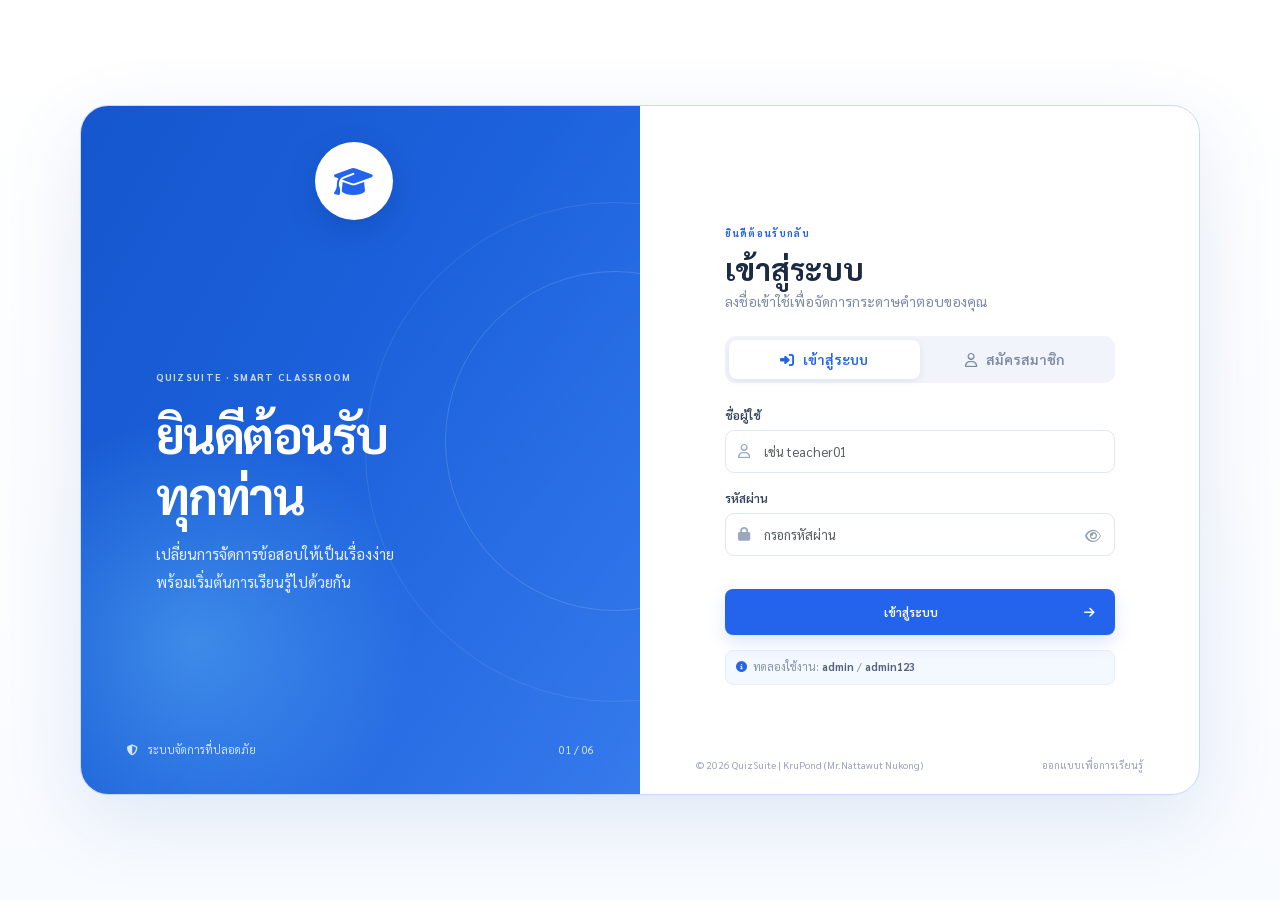
==== index.html @ e63e63b7 "Add files via upload" ====
<!doctype html>
<html lang="th">
<head>
  <meta charset="utf-8">
  <meta name="viewport" content="width=device-width,initial-scale=1">
  <meta name="theme-color" content="#f7faff">
  <title>QuizSuite — ระบบจัดการข้อสอบ</title>
  <link rel="preconnect" href="https://fonts.googleapis.com">
  <link rel="preconnect" href="https://fonts.gstatic.com" crossorigin>
  <link href="https://fonts.googleapis.com/css2?family=Sarabun:wght@300;400;500;600;700;800&display=swap" rel="stylesheet">
  <link href="https://cdn.jsdelivr.net/npm/bootstrap@5.3.3/dist/css/bootstrap.min.css" rel="stylesheet">
  <link href="https://cdnjs.cloudflare.com/ajax/libs/font-awesome/6.5.2/css/all.min.css" rel="stylesheet">
  <link href="styles.css" rel="stylesheet">
</head>
<body>
  <div id="loader" class="loader d-none" aria-live="polite">
    <div class="loader-card"><div class="loader-ring"></div><div id="loaderLogo" class="loader-logo"><i class="fa-solid fa-graduation-cap"></i></div><strong>กำลังเตรียมข้อมูล</strong><span id="loadPercent">0%</span><div class="progress loader-progress"><div id="loadBar" class="progress-bar"></div></div></div>
  </div>

  <main id="authView" class="auth-shell">
    <section class="auth-card">
      <div class="welcome-panel">
        <div class="welcome-top"><div class="brand-mark" id="welcomeLogo"><i class="fa-solid fa-graduation-cap"></i></div><span class="school-name" id="schoolNameWelcome"></span></div>
        <div class="welcome-copy"><span class="eyebrow">QUIZSUITE · SMART CLASSROOM</span><h1>ยินดีต้อนรับ<br>ทุกท่าน</h1><p>เปลี่ยนการจัดการข้อสอบให้เป็นเรื่องง่าย<br>พร้อมเริ่มต้นการเรียนรู้ไปด้วยกัน</p></div>
        <div class="welcome-foot"><span><i class="fa-solid fa-shield-halved"></i> ระบบจัดการที่ปลอดภัย</span><span>01 / 06</span></div>
        <div class="orb orb-one"></div><div class="orb orb-two"></div>
      </div>
      <div class="auth-panel">
        <div class="mobile-brand"><div class="brand-mark"><i class="fa-solid fa-graduation-cap"></i></div><span>QuizSuite</span></div>
        <div class="auth-content">
          <div class="auth-heading"><span class="eyebrow blue">ยินดีต้อนรับกลับ</span><h2 id="authTitle">เข้าสู่ระบบ</h2><p id="authSubtitle">ลงชื่อเข้าใช้เพื่อจัดการกระดาษคำตอบของคุณ</p></div>
          <div class="auth-switch"><button class="auth-choice active" data-auth-mode="login"><i class="fa-solid fa-right-to-bracket"></i> เข้าสู่ระบบ</button><button class="auth-choice" data-auth-mode="register"><i class="fa-regular fa-user"></i> สมัครสมาชิก</button></div>
          <form id="authForm" class="auth-form">
            <div id="registerFields" class="d-none">
              <div class="field-row"><label class="form-label" for="prefix">คำนำหน้าชื่อ</label><select class="form-select" id="prefix"><option>เด็กชาย</option><option>เด็กหญิง</option><option>นาย</option><option>นางสาว</option><option>อื่นๆ</option></select></div>
              <div id="customPrefixWrap" class="field-row d-none"><label class="form-label" for="customPrefix">ระบุคำนำหน้า</label><input class="form-control" id="customPrefix" placeholder="คำนำหน้า"></div>
              <div class="field-row"><label class="form-label" for="fullName">ชื่อ-สกุล</label><div class="input-icon"><i class="fa-regular fa-id-card"></i><input class="form-control" id="fullName" placeholder="กรอกชื่อและนามสกุล"></div></div>
              <div class="field-row"><label class="form-label" for="birthDate">วัน/เดือน/ปีเกิด</label><div class="input-icon"><i class="fa-regular fa-calendar"></i><input class="form-control" type="date" id="birthDate"></div></div>
            </div>
            <div class="field-row"><label class="form-label" for="username">ชื่อผู้ใช้</label><div class="input-icon"><i class="fa-regular fa-user"></i><input class="form-control" id="username" autocomplete="username" placeholder="เช่น teacher01" required></div></div>
            <div class="field-row"><label class="form-label" for="password">รหัสผ่าน</label><div class="input-icon"><i class="fa-solid fa-lock"></i><input class="form-control" type="password" id="password" autocomplete="current-password" placeholder="กรอกรหัสผ่าน" required><button type="button" class="password-toggle" aria-label="แสดงรหัสผ่าน"><i class="fa-regular fa-eye"></i></button></div></div>
            <label id="confirmWrap" class="confirm-row d-none"><input class="form-check-input" type="checkbox" id="confirmInfo"><span>ฉันยืนยันว่าข้อมูลที่กรอกถูกต้องและยินยอมให้จัดเก็บเพื่อใช้งานในระบบ</span></label>
            <div id="authMessage" class="form-message" role="status"></div>
            <button class="btn btn-primary auth-submit" id="authSubmit" type="submit">เข้าสู่ระบบ <i class="fa-solid fa-arrow-right"></i></button>
          </form>
          <div class="demo-note"><i class="fa-solid fa-circle-info"></i><span>ทดลองใช้งาน: <b>admin</b> / <b>admin123</b></span></div>
        </div>
        <div class="auth-footer"><span>© 2026 QuizSuite | KruPond (Mr.Nattawut Nukong)</span><span>ออกแบบเพื่อการเรียนรู้</span></div>
      </div>
    </section>
  </main>

  <div id="appView" class="app-shell d-none">
    <aside class="sidebar" id="sidebar">
      <a class="sidebar-brand" href="#"><div class="brand-mark small" id="sidebarLogo"><i class="fa-solid fa-graduation-cap"></i></div><div><strong>QuizSuite</strong><small id="schoolNameSide">Smart classroom</small></div></a>
      <div class="workspace-label">WORKSPACE</div>
      <nav class="side-nav" id="sideNav">
        <button class="nav-item active" data-page="exam"><i class="fa-regular fa-rectangle-list"></i><span>Exam</span><span class="nav-count" id="examCount">0</span></button>
        <button class="nav-item" data-page="class"><i class="fa-solid fa-people-roof"></i><span>Class</span></button>
        <button class="nav-item" data-page="student"><i class="fa-solid fa-user-graduate"></i><span>Student</span></button>
        <button class="nav-item" data-page="result"><i class="fa-solid fa-chart-simple"></i><span>Result</span></button>
        <div class="nav-divider"></div>
        <button class="nav-item" data-page="setting"><i class="fa-solid fa-sliders"></i><span>Setting</span></button>
        <button class="nav-item d-none" id="adminNav" data-page="admin"><i class="fa-solid fa-user-shield"></i><span>Admin</span><span class="admin-dot"></span></button>
      </nav>
      <div class="sidebar-bottom"><div class="help-card"><div class="help-icon"><i class="fa-regular fa-lightbulb"></i></div><b>เริ่มต้นใช้งาน</b><p>สร้างข้อสอบชุดแรก แล้วจัดการห้องเรียนได้เลย</p><button id="helpCreate" class="btn btn-light btn-sm">สร้างข้อสอบ <i class="fa-solid fa-arrow-right"></i></button></div><div class="profile-mini"><div class="avatar" id="profileAvatar">A</div><div class="profile-meta"><strong id="profileName">Admin</strong><small id="profileRole">ผู้ดูแลระบบ</small></div><button id="logoutBtn" class="icon-button" title="ออกจากระบบ"><i class="fa-solid fa-arrow-right-from-bracket"></i></button></div></div>
    </aside>
    <div class="main-column">
      <header class="topbar"><button class="icon-button menu-toggle" id="menuToggle"><i class="fa-solid fa-bars"></i></button><div class="breadcrumb"><span>Workspace</span><i class="fa-solid fa-chevron-right"></i><b id="crumbTitle">Exam</b></div><div class="top-actions"><span class="today-chip"><i class="fa-regular fa-calendar"></i><span id="todayLabel"></span></span><button class="icon-button notification-btn" title="การแจ้งเตือน"><i class="fa-regular fa-bell"></i><span></span></button><div class="top-avatar" id="topAvatar">A</div></div></header>
      <main class="page-content" id="pageContent"></main>
      <footer class="app-footer">© 2026 QuizSuite | KruPond (Mr.Nattawut Nukong) <span>Made for better learning</span></footer>
    </div>
    <div class="mobile-overlay" id="mobileOverlay"></div>
  </div>
  <div class="toast-container position-fixed bottom-0 end-0 p-3" id="toastContainer"></div>
  <div class="modal fade" id="confirmModal" tabindex="-1" aria-hidden="true"><div class="modal-dialog modal-dialog-centered"><div class="modal-content confirm-modal"><div class="confirm-icon"><i class="fa-solid fa-circle-question"></i></div><h5 id="confirmTitle">ยืนยันรายการ</h5><p id="confirmText">คุณต้องการดำเนินการนี้หรือไม่?</p><div class="d-flex gap-2 justify-content-center"><button class="btn btn-light" data-bs-dismiss="modal">ยกเลิก</button><button class="btn btn-danger" id="confirmAction">ยืนยัน</button></div></div></div></div>
  <div class="modal fade" id="answerKeyModal" tabindex="-1" aria-hidden="true"><div class="modal-dialog modal-dialog-centered modal-dialog-scrollable"><div class="modal-content"><div class="modal-header"><div><h5 class="modal-title">แก้ไขเฉลย</h5><div class="subtext">เลือกคำตอบที่ถูกต้องสำหรับแต่ละข้อ</div></div><button class="btn-close" data-bs-dismiss="modal" aria-label="ปิด"></button></div><div class="modal-body"><div class="answer-key-grid" id="answerKeyFields"></div><div class="form-message" id="answerKeyMessage"></div></div><div class="modal-footer"><button class="btn btn-light" data-bs-dismiss="modal">ยกเลิก</button><button class="btn btn-primary" id="saveAnswerKey"><i class="fa-solid fa-check"></i>บันทึกเฉลย</button></div></div></div></div>
  <script src="https://cdn.jsdelivr.net/npm/bootstrap@5.3.3/dist/js/bootstrap.bundle.min.js"></script>
  <script src="app.js"></script>
</body>
</html>
---- styles.css ----
:root{--blue:#2463eb;--blue-dark:#1745b9;--navy:#182b50;--ink:#1d2a43;--muted:#7d8ba3;--line:#e9edf5;--canvas:#f7f9fd;--mint:#e7f8f4;--shadow:0 16px 45px rgba(26,55,111,.08);font-family:'Sarabun',sans-serif}*{box-sizing:border-box}body{margin:0;background:var(--canvas);color:var(--ink);font-family:'Sarabun',sans-serif;font-size:14px}button,input,select{font:inherit}button{cursor:pointer}.d-none{display:none!important}.auth-shell{min-height:100vh;display:grid;place-items:center;padding:34px;background:linear-gradient(180deg,#fff 0%,#f8fbff 100%)}.auth-card{width:min(1120px,100%);min-height:690px;display:grid;grid-template-columns:1fr 1fr;border:1px solid #c9d8fa;border-radius:28px;overflow:hidden;background:#fff;box-shadow:0 24px 80px rgba(43,87,170,.12)}.welcome-panel{position:relative;overflow:hidden;display:flex;flex-direction:column;justify-content:space-between;padding:36px 46px;color:#fff;background:linear-gradient(120deg,#1556ce,#236de9,#4195fa,#245bda);background-size:280% 280%;animation:gradientFlow 16s ease infinite}.welcome-panel:before{content:"";position:absolute;inset:0;background:radial-gradient(circle at 20% 78%,rgba(114,204,255,.38),transparent 32%),linear-gradient(130deg,transparent 42%,rgba(255,255,255,.08))}.welcome-top,.welcome-copy,.welcome-foot{z-index:1;position:relative}.welcome-top{display:flex;align-items:center;justify-content:center;gap:14px;min-height:58px}.brand-mark{width:78px;height:78px;flex:none;background:#fff;border-radius:50%;display:grid;place-items:center;color:var(--blue);font-size:31px;box-shadow:0 10px 28px #062f8744}.brand-mark.small{width:42px;height:42px;font-size:17px;box-shadow:none}.school-name{font-weight:700;font-size:19px}.welcome-copy{margin:0 auto;width:min(410px,100%)}.eyebrow{letter-spacing:.13em;font-size:10px;font-weight:700;opacity:.78}.welcome-copy h1{font-size:50px;line-height:1.22;margin:17px 0 15px;font-weight:700;letter-spacing:-.03em}.welcome-copy p{color:#e5efff;line-height:1.9;margin:0;font-size:15px}.welcome-foot{display:flex;justify-content:space-between;color:#d5e7ff;font-size:11px}.welcome-foot i{margin-right:7px}.orb{position:absolute;border-radius:50%;border:1px solid #ffffff25}.orb-one{height:340px;width:340px;right:-145px;top:24%}.orb-two{height:500px;width:500px;right:-225px;top:14%;border-color:#ffffff18}.auth-panel{display:flex;flex-direction:column;padding:43px 56px 22px;min-width:0}.auth-content{width:min(390px,100%);margin:auto}.auth-heading .blue{color:var(--blue);opacity:1}.auth-heading h2{font-size:31px;font-weight:700;margin:8px 0 4px}.auth-heading p{color:var(--muted);margin:0 0 24px}.auth-switch{padding:4px;background:#f1f4fa;border-radius:11px;display:grid;grid-template-columns:1fr 1fr;margin-bottom:21px}.auth-choice{border:0;border-radius:8px;background:transparent;color:#7c89a0;padding:9px;font-weight:600}.auth-choice i{margin-right:6px}.auth-choice.active{background:#fff;color:var(--blue);box-shadow:0 2px 7px #1d356416}.field-row{margin-bottom:14px}.form-label{font-size:12px;font-weight:600;color:#35445e;margin-bottom:6px}.form-control,.form-select{min-height:43px;border-color:#e1e7f0;border-radius:9px;color:#33415b;font-size:13px}.form-control:focus,.form-select:focus{border-color:#82a9ff;box-shadow:0 0 0 3px #2463eb13}.input-icon{position:relative}.input-icon>i{position:absolute;left:13px;top:14px;color:#9aa8bd;font-size:14px;z-index:1}.input-icon .form-control{padding-left:38px}.password-toggle{position:absolute;right:10px;top:8px;border:0;background:none;color:#8d9bb1;padding:4px}.confirm-row{display:flex;gap:9px;align-items:flex-start;color:#6f7e94;font-size:11px;line-height:1.55;margin:16px 0}.confirm-row .form-check-input{margin-top:2px;flex:none}.form-message{color:#d34545;font-size:12px;min-height:17px}.auth-submit{width:100%;min-height:46px;border:0;border-radius:9px;background:linear-gradient(110deg,#2463eb,#3985f4);font-weight:600;margin-top:2px;box-shadow:0 8px 17px #2463eb26}.auth-submit:hover{background:var(--blue-dark)}.auth-submit i{float:right;margin-top:4px}.demo-note{margin-top:15px;background:#f4f8ff;border:1px solid #e8effe;border-radius:8px;padding:8px 10px;color:#8290a7;font-size:11px}.demo-note i{color:var(--blue);margin-right:6px}.demo-note b{color:#53627a}.auth-footer{display:flex;justify-content:space-between;color:#98a3b4;font-size:10px}.mobile-brand{display:none}.app-shell{min-height:100vh;display:flex}.sidebar{position:fixed;z-index:20;inset:0 auto 0 0;width:250px;background:#fff;border-right:1px solid var(--line);padding:23px 16px 16px;display:flex;flex-direction:column}.sidebar-brand{display:flex;gap:11px;align-items:center;padding:1px 8px 27px;text-decoration:none;color:var(--ink)}.sidebar-brand strong{font-size:17px;display:block;line-height:1.1}.sidebar-brand small{font-size:10px;color:#98a4b7}.workspace-label{font-size:9px;font-weight:700;letter-spacing:.13em;color:#a3afc0;padding:0 12px 11px}.side-nav{display:flex;flex-direction:column;gap:4px}.nav-item{border:0;background:transparent;color:#76849a;display:flex;align-items:center;gap:13px;padding:11px 13px;text-align:left;border-radius:9px;font-weight:500;transition:.2s}.nav-item i{font-size:15px;width:18px;text-align:center}.nav-item span:nth-child(2){flex:1}.nav-item:hover{background:#f4f7ff;color:var(--blue)}.nav-item.active{background:#edf3ff;color:var(--blue);font-weight:600}.nav-count{font-size:10px;padding:2px 7px;background:#fff;color:#7794d5;border-radius:6px}.nav-divider{height:1px;background:var(--line);margin:11px 9px}.admin-dot{height:6px;width:6px;background:#24be89;border-radius:50%}.sidebar-bottom{margin-top:auto}.help-card{background:linear-gradient(145deg,#eff6ff,#f1f6ff);border:1px solid #e4edff;border-radius:13px;padding:14px;margin-bottom:15px}.help-icon{color:var(--blue);font-size:18px;margin-bottom:7px}.help-card b{font-size:12px}.help-card p{font-size:10px;color:#8795aa;margin:4px 0 10px;line-height:1.5}.help-card .btn{font-size:10px;color:#5b6d87}.help-card .btn i{margin-left:8px}.profile-mini{border-top:1px solid var(--line);padding:14px 4px 0;display:flex;align-items:center;gap:10px}.avatar,.top-avatar{width:34px;height:34px;border-radius:50%;background:#e5eeff;color:var(--blue);display:grid;place-items:center;font-weight:700}.profile-meta{min-width:0;flex:1}.profile-meta strong,.profile-meta small{display:block;white-space:nowrap;overflow:hidden;text-overflow:ellipsis}.profile-meta strong{font-size:11px}.profile-meta small{font-size:9px;color:#95a1b4}.icon-button{width:34px;height:34px;border:0;border-radius:9px;color:#8b98ab;background:transparent;display:grid;place-items:center}.icon-button:hover{background:#f2f5fa;color:var(--blue)}.main-column{margin-left:250px;width:calc(100% - 250px);min-height:100vh;display:flex;flex-direction:column}.topbar{height:66px;flex:none;background:#fff;border-bottom:1px solid var(--line);display:flex;align-items:center;padding:0 34px;position:sticky;top:0;z-index:10}.breadcrumb{display:flex;align-items:center;gap:11px;color:#9aa6b7;font-size:12px}.breadcrumb i{font-size:9px}.breadcrumb b{color:#273751;font-weight:600}.top-actions{margin-left:auto;display:flex;align-items:center;gap:18px}.today-chip{font-size:11px;color:#8390a4;display:flex;align-items:center;gap:7px}.today-chip i{color:#a3afc0}.notification-btn{position:relative}.notification-btn span{position:absolute;right:7px;top:7px;width:5px;height:5px;background:#ff7b74;border:1px solid white;border-radius:50%}.top-avatar{height:31px;width:31px}.menu-toggle{display:none;margin-right:10px}.page-content{width:min(1400px,100%);margin:0 auto;padding:29px 36px 38px;flex:1}.app-footer{display:flex;justify-content:space-between;padding:13px 36px;border-top:1px solid var(--line);color:#98a3b2;font-size:10px;background:#fff}.page-header{display:flex;align-items:flex-end;justify-content:space-between;gap:14px;margin-bottom:22px}.page-header h1{font-size:24px;line-height:1.2;margin:0 0 4px;font-weight:700;letter-spacing:-.02em}.page-header p{color:var(--muted);margin:0;font-size:12px}.header-actions{display:flex;align-items:center;gap:9px}.btn{border-radius:8px;font-size:12px;font-weight:600;padding:9px 14px}.btn-primary{background:var(--blue);border-color:var(--blue)}.btn-primary:hover{background:var(--blue-dark);border-color:var(--blue-dark)}.btn-light{background:#fff;border-color:#e4e9f1;color:#63728a}.btn i{margin-right:6px}.content-card{background:#fff;border:1px solid var(--line);border-radius:13px;box-shadow:0 4px 15px rgba(31,56,97,.025)}.toolbar{display:flex;gap:10px;align-items:center;padding:16px 17px;border-bottom:1px solid #eff2f7}.search-box{position:relative;flex:1;max-width:350px}.search-box i{position:absolute;left:12px;top:12px;color:#9aa8ba}.search-box input{padding-left:34px;min-height:37px}.toolbar .form-select{width:auto;min-height:37px}.filter-caption{font-size:11px;color:#9aa5b5}.table-wrap{overflow:auto}.data-table{width:100%;border-collapse:collapse;min-width:660px}.data-table th{background:#fbfcfe;color:#98a4b5;font-size:10px;letter-spacing:.03em;font-weight:600;text-align:left;padding:12px 18px;border-bottom:1px solid #edf0f5;white-space:nowrap}.data-table td{padding:14px 18px;border-bottom:1px solid #f0f2f6;color:#53627a;font-size:12px;vertical-align:middle}.data-table tbody tr:last-child td{border-bottom:0}.data-table tbody tr:hover{background:#fbfdff}.row-title{font-weight:600;color:#263753;cursor:pointer}.row-title:hover{color:var(--blue)}.subtext{font-size:10px;color:#9ba7b7;margin-top:3px}.exam-name{display:flex;align-items:center;gap:11px}.row-icon{height:36px;width:36px;border-radius:9px;background:#edf3ff;color:#5182e7;display:grid;place-items:center}.row-icon.folder{background:#fff5df;color:#e6ad36}.pill{display:inline-flex;padding:4px 8px;border-radius:20px;font-size:10px;color:#4b82e8;background:#edf3ff}.pill.green{color:#209773;background:#e9f8f3}.pill.gray{color:#7b899f;background:#f0f2f6}.table-actions{display:flex;gap:3px}.table-actions button{border:0;background:transparent;color:#a4afbf;padding:6px;border-radius:6px}.table-actions button:hover{color:var(--blue);background:#f1f5ff}.empty-state{text-align:center;padding:60px 20px;color:#96a3b6}.empty-icon{width:54px;height:54px;border-radius:16px;background:#f1f5fc;color:#9eb2d3;display:grid;place-items:center;margin:0 auto 12px;font-size:20px}.empty-state b{color:#52617a;font-size:13px}.empty-state p{margin:4px 0 13px;font-size:11px}.fab{position:fixed;bottom:66px;right:38px;border-radius:11px;box-shadow:0 8px 22px #2463eb3e;padding:12px 18px;z-index:5}.table-foot{display:flex;align-items:center;justify-content:space-between;padding:13px 17px;border-top:1px solid #eff2f7;color:#9aa6b7;font-size:10px}.page-tabs{display:flex;gap:20px;border-bottom:1px solid var(--line);margin-bottom:19px}.page-tab{background:none;border:0;padding:10px 2px;color:#8c99ac;border-bottom:2px solid transparent;font-size:12px}.page-tab.active{color:var(--blue);border-color:var(--blue);font-weight:600}.stats-grid{display:grid;grid-template-columns:repeat(4,1fr);gap:13px;margin-bottom:17px}.stat-card{padding:16px;background:white;border:1px solid var(--line);border-radius:12px}.stat-head{display:flex;align-items:center;justify-content:space-between;color:#8c99ad;font-size:10px}.stat-icon{height:29px;width:29px;border-radius:8px;background:#eff4ff;color:#4d7ce1;display:grid;place-items:center}.stat-value{font-weight:700;font-size:23px;color:#253650;margin-top:10px}.stat-foot{font-size:9px;color:#9aa6b8}.detail-grid{display:grid;grid-template-columns:1fr 1fr;gap:15px}.detail-card{padding:18px}.card-heading{display:flex;align-items:center;justify-content:space-between;margin-bottom:15px}.card-heading h3{font-size:14px;margin:0;font-weight:700}.card-heading span{font-size:10px;color:#9aa6b7}.detail-list{display:grid;grid-template-columns:1fr 1fr;gap:14px 20px}.detail-label{font-size:10px;color:#9aa6b7}.detail-value{margin-top:3px;font-size:12px;font-weight:600;color:#394963}.action-tile{display:flex;align-items:center;gap:11px;border:1px solid #edf0f5;border-radius:9px;padding:11px;margin-bottom:8px;cursor:pointer;color:#5a6982}.action-tile:last-child{margin-bottom:0}.action-tile:hover{border-color:#cad9ff;background:#f8faff}.action-tile i{width:30px;height:30px;border-radius:8px;background:#eff4ff;color:#4f7ee2;display:grid;place-items:center}.action-tile strong{display:block;font-size:11px}.action-tile small{display:block;color:#9aa6b7;font-size:9px}.metric-bars{display:flex;align-items:flex-end;gap:11px;height:140px;padding:12px 5px 0;border-bottom:1px solid var(--line)}.metric-bar{flex:1;border-radius:5px 5px 0 0;background:linear-gradient(180deg,#68a0ff,#3774ea);min-height:12px;position:relative}.metric-bar:after{content:attr(data-label);position:absolute;bottom:-23px;left:50%;transform:translateX(-50%);font-size:9px;color:#9aa6b7}.student-group{margin-bottom:18px}.group-title{font-size:12px;font-weight:700;margin:17px 0 10px;color:#35445e}.group-title span{font-weight:400;color:#9aa6b7;margin-left:7px}.form-card{padding:21px;max-width:850px}.form-card h3{font-size:15px;margin:0 0 4px}.form-card>p{color:#95a1b2;font-size:11px;margin:0 0 20px}.form-grid{display:grid;grid-template-columns:1fr 1fr;gap:0 16px}.form-grid .span-2{grid-column:1/-1}.form-actions{display:flex;justify-content:flex-end;gap:8px;border-top:1px solid #eff2f6;padding-top:15px;margin-top:8px}.choice-grid{display:flex;gap:8px;flex-wrap:wrap}.choice-chip{border:1px solid #e5eaf2;color:#68778d;background:#fff;border-radius:8px;padding:7px 10px;font-size:11px}.choice-chip.selected{color:#2865de;background:#eef4ff;border-color:#bcd0ff}.check-item{display:flex;align-items:flex-start;gap:10px;padding:12px 0;border-bottom:1px solid #f0f2f5}.check-item:last-child{border-bottom:0}.check-item b{font-size:12px;display:block}.check-item small{color:#97a3b3;font-size:10px}.setting-grid{display:grid;grid-template-columns:1fr 1fr;gap:16px}.setting-section{padding:18px}.setting-section h3{font-size:14px;margin:0 0 12px}.toggle-row{display:flex;justify-content:space-between;align-items:center;padding:11px 0;border-bottom:1px solid #f0f2f5}.toggle-row:last-child{border-bottom:0}.toggle-row b{font-size:11px;display:block}.toggle-row small{font-size:9px;color:#95a1b3}.toggle-row .form-check-input{width:34px;height:19px;margin:0}.user-chip{display:inline-flex;align-items:center;gap:7px}.mini-avatar{height:26px;width:26px;background:#eef3ff;color:#4b7cdd;border-radius:50%;display:grid;place-items:center;font-size:10px;font-weight:700}.admin-badge{background:#e9f8f3;color:#259976;border-radius:20px;padding:4px 8px;font-size:9px}.modal-content{border:0;border-radius:14px;box-shadow:var(--shadow)}.modal-header{border-bottom:1px solid #eff2f6;padding:17px 20px}.modal-title{font-size:15px;font-weight:700}.modal-body{padding:20px}.modal-footer{border-top:1px solid #eff2f6;padding:13px 20px}.confirm-modal{text-align:center;padding:28px 22px}.confirm-icon{width:47px;height:47px;margin:0 auto 12px;border-radius:50%;display:grid;place-items:center;background:#fff2e8;color:#e8a03b;font-size:20px}.confirm-modal h5{font-size:16px}.confirm-modal p{color:#8794a7;font-size:12px;margin-bottom:20px}.loader{position:fixed;inset:0;background:#eaf0f9a8;backdrop-filter:blur(8px);z-index:1000;display:grid;place-items:center}.loader-card{position:relative;width:230px;padding:35px 25px 23px;text-align:center;background:#ffffffca;border:1px solid #ffffff;border-radius:20px;box-shadow:0 18px 60px #223d691f;display:flex;align-items:center;flex-direction:column;gap:9px;overflow:hidden}.loader-card strong{margin-top:7px;font-size:12px;color:#4a5b76}.loader-logo{position:absolute;top:41px;width:50px;height:50px;border-radius:50%;background:#fff;color:var(--blue);display:grid;place-items:center;font-size:19px;z-index:2}.loader-ring{position:absolute;top:28px;width:76px;height:76px;border-radius:50%;border:2px solid transparent;border-top-color:#5c9dff;border-right-color:#b8d9ff;animation:spin 2.6s linear infinite}.loader-ring:after{content:"";position:absolute;inset:-6px;border-radius:50%;border:1px solid transparent;border-bottom-color:#7bb0ff;animation:spin 4s linear infinite reverse}.loader-card strong{margin-top:68px}.loader-card span{font-weight:700;color:var(--blue);font-size:12px}.loader-progress{width:100%;height:4px;background:#e7edf7}.loader-progress .progress-bar{background:linear-gradient(90deg,#3073f0,#68b7ff);transition:width .1s}.mobile-overlay{display:none}@keyframes spin{to{transform:rotate(360deg)}}@keyframes gradientFlow{0%,100%{background-position:0% 45%}50%{background-position:100% 55%}}@media(max-width:1050px){.auth-panel{padding:34px}.page-content{padding:25px 24px}.topbar{padding:0 24px}.stats-grid{grid-template-columns:repeat(2,1fr)}}@media(max-width:760px){.auth-shell{padding:12px;align-items:stretch}.auth-card{min-height:calc(100vh - 24px);grid-template-columns:1fr;border-radius:20px}.welcome-panel{min-height:185px;padding:15px 22px}.welcome-top{justify-content:flex-start;min-height:45px}.brand-mark{width:46px;height:46px;font-size:19px}.welcome-copy{width:auto;margin:0}.welcome-copy .eyebrow{font-size:8px}.welcome-copy h1{font-size:25px;margin:5px 0 0}.welcome-copy p,.welcome-foot,.orb{display:none}.auth-panel{padding:17px 24px 14px;flex:1}.auth-content{margin:0 auto;width:min(420px,100%)}.mobile-brand{display:none}.auth-heading h2{font-size:25px}.auth-heading p{margin-bottom:16px;font-size:12px}.auth-footer span:last-child{display:none}.auth-footer{margin-top:auto;padding-top:20px}.app-shell{display:block}.sidebar{transform:translateX(-100%);transition:transform .25s ease;width:260px;box-shadow:10px 0 30px #172c501a}.sidebar.open{transform:translateX(0)}.mobile-overlay.show{display:block;position:fixed;inset:0;background:#172b4a55;z-index:15}.main-column{margin:0;width:100%;min-height:100vh}.topbar{height:58px;padding:0 15px}.menu-toggle{display:grid}.today-chip{display:none}.top-actions{gap:7px}.page-content{padding:21px 15px 75px}.page-header{align-items:flex-start;flex-direction:column;margin-bottom:16px}.page-header h1{font-size:21px}.header-actions{width:100%}.header-actions .search-box{max-width:none}.app-footer{padding:12px 15px;font-size:9px}.app-footer span{display:none}.stats-grid{gap:9px}.stat-card{padding:12px}.stat-value{font-size:20px}.detail-grid,.setting-grid{grid-template-columns:1fr}.toolbar{flex-wrap:wrap}.toolbar .search-box{max-width:none;flex-basis:100%}.toolbar .form-select{flex:1}.fab{bottom:24px;right:17px}.form-grid{grid-template-columns:1fr}.form-grid .span-2{grid-column:auto}.form-card{padding:16px}.page-tabs{gap:14px;overflow:auto}.detail-list{gap:11px}.data-table td,.data-table th{padding:12px}.table-foot{gap:10px}.table-foot span:last-child{display:none}}@media(max-width:400px){.auth-panel{padding:14px 18px}.welcome-panel{min-height:160px}.stats-grid{grid-template-columns:1fr 1fr}.header-actions .btn{padding:8px 10px}.page-content{padding-left:12px;padding-right:12px}}
.brand-mark img,.loader-logo img{width:100%;height:100%;object-fit:cover;border-radius:50%}.answer-paper{width:min(760px,100%);margin:10px auto;background:#fff;border:1px solid #d8deea;box-shadow:0 8px 30px #263a5b12;padding:32px 38px;color:#25334a}.paper-heading{display:flex;align-items:center;gap:13px;border-bottom:2px solid #273957;padding-bottom:15px}.paper-logo{width:45px;height:45px;border-radius:50%;display:grid;place-items:center;background:#edf3ff;color:#3472e9}.paper-heading h2{font-size:19px;margin:0 0 3px}.paper-heading span{color:#8290a5;font-size:11px}.paper-code{margin-left:auto;text-align:center;font-size:8px;letter-spacing:.14em;color:#8b98aa}.paper-code b{font-size:19px;color:#263753}.paper-student{display:grid;grid-template-columns:2fr 1.2fr 1fr;gap:13px;padding:17px 0;font-size:11px}.paper-student span{display:inline-block;width:90px;height:17px;border-bottom:1px solid #aeb8c8;margin-left:5px}.paper-instruction{padding:10px 12px;background:#f6f8fc;border-radius:6px;font-size:10px;color:#66748b;line-height:1.7}.paper-instruction b{display:block;color:#35445c}.answer-columns{display:grid;grid-template-columns:1fr 1fr;grid-auto-flow:column;grid-template-rows:repeat(5,auto);gap:7px 28px;margin-top:15px}.answer-line{display:flex;align-items:center;gap:12px;font-size:10px}.answer-line>div,.paper-no>div{display:flex;gap:7px}.bubble{height:17px;width:17px;display:inline-grid;place-items:center;border:1px solid #5d6a7e;border-radius:50%;font-size:8px;color:#35445b}.paper-no{display:flex;align-items:center;gap:10px;margin-top:20px;padding-top:13px;border-top:1px dashed #cfd6e1;font-size:11px;font-weight:700}.mobile-overlay.show{cursor:pointer}@media print{body{background:#fff}.sidebar,.topbar,.app-footer,.page-header,.page-tabs,.mobile-overlay,.fab{display:none!important}.main-column{margin:0;width:100%}.page-content{padding:0}.answer-paper{width:100%;box-shadow:none;border:0;margin:0;padding:10mm}.paper-student{padding:12px 0}.bubble{height:19px;width:19px}}
.answer-key-grid{display:grid;grid-template-columns:repeat(2,minmax(0,1fr));gap:9px 14px}.answer-key-item{display:flex;align-items:center;gap:10px;border:1px solid #edf0f5;border-radius:8px;padding:8px 10px;font-size:11px;color:#52617a}.answer-key-item span{min-width:42px;font-weight:600}.answer-key-item .form-select{min-height:34px;padding-top:4px;padding-bottom:4px}.paper-logo img{width:100%;height:100%;object-fit:cover;border-radius:50%}@media(max-width:500px){.answer-key-grid{grid-template-columns:1fr}.answer-paper{padding:20px 16px}.paper-student{grid-template-columns:1fr 1fr}.paper-student>div:first-child{grid-column:1/-1}}@media print{.answer-paper{page-break-inside:avoid}body *{visibility:hidden!important}#pageContent,#pageContent *{visibility:visible!important}#pageContent{position:absolute;left:0;top:0;width:100%;padding:0!important;margin:0!important}.answer-paper{display:block!important;width:100%;max-width:none;margin:0!important;padding:8mm!important;border:0!important;box-shadow:none!important}.page-header{display:none!important}.paper-heading,.paper-student,.paper-instruction,.answer-columns,.paper-no{color:#111!important}.bubble{border-color:#111!important;color:#111!important}}
.paper-field-grid{display:grid;grid-template-columns:repeat(3,minmax(0,1fr));gap:7px 12px}.paper-check{display:flex;align-items:center;gap:8px;color:#61718a;font-size:11px}.paper-check .form-check-input{margin:0}.paper-fields{display:flex;flex-wrap:wrap;gap:12px 18px;margin:13px 0}.paper-field{display:flex;align-items:flex-end;gap:7px;min-width:120px;font-size:10px}.paper-field b{font-weight:500;white-space:nowrap}.paper-field span{display:inline-block;flex:1;min-width:45px;height:16px;border-bottom:1px solid #aeb8c8}.paper-no{width:max-content}.answer-layout-side{display:grid;grid-template-columns:minmax(0,1fr) 80px;gap:15px;align-items:start}.answer-layout-side .answer-columns{grid-template-columns:1fr;grid-auto-flow:row;grid-template-rows:none}.answer-side{border-left:1px dashed #cfd6e1;padding-left:11px;min-height:100%;display:flex;align-items:center}.answer-side .paper-no{display:flex;flex-direction:column;align-items:flex-start;margin:0;padding:0;border:0}.answer-side .paper-no>div{display:grid;grid-template-columns:repeat(2,17px)}.paper-meta{border-top:1px dashed #cfd6e1;margin-top:15px;padding-top:8px;color:#7a879a;font-size:9px}@media(max-width:700px){.paper-field-grid{grid-template-columns:repeat(2,minmax(0,1fr))}.answer-layout-side{grid-template-columns:minmax(0,1fr) 60px;gap:8px}.answer-side{padding-left:7px}}@media print{.answer-columns{grid-template-rows:repeat(5,auto)}.answer-layout-side .answer-columns{grid-template-columns:1fr 1fr;grid-auto-flow:column;grid-template-rows:repeat(5,auto)}}
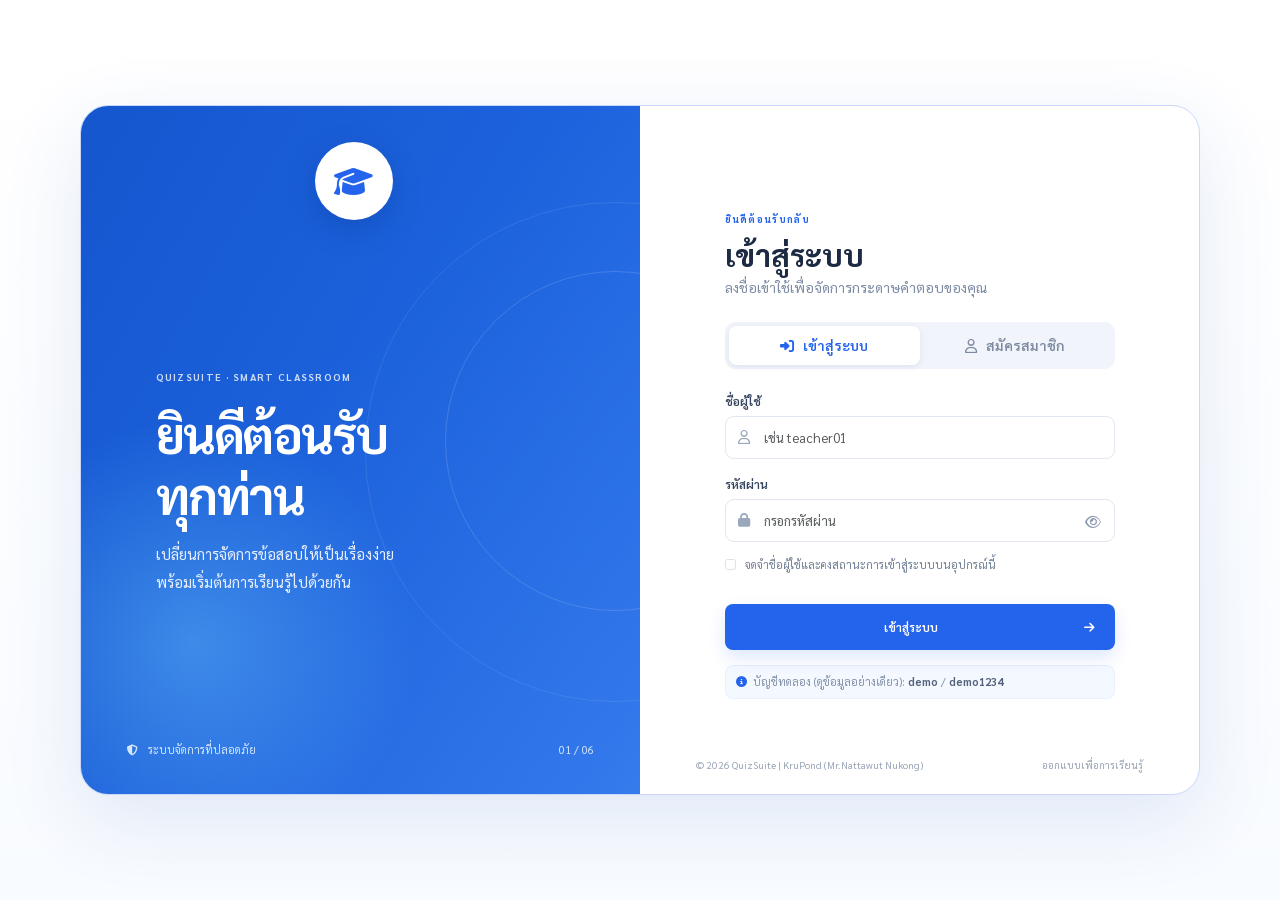
==== commit 4c29fc76: "Add files via upload" ====
--- a/index.html
+++ b/index.html
@@ -1,81 +1,86 @@
-<!doctype html>
-<html lang="th">
-<head>
-  <meta charset="utf-8">
-  <meta name="viewport" content="width=device-width,initial-scale=1">
-  <meta name="theme-color" content="#f7faff">
-  <title>QuizSuite — ระบบจัดการข้อสอบ</title>
-  <link rel="preconnect" href="https://fonts.googleapis.com">
-  <link rel="preconnect" href="https://fonts.gstatic.com" crossorigin>
-  <link href="https://fonts.googleapis.com/css2?family=Sarabun:wght@300;400;500;600;700;800&display=swap" rel="stylesheet">
-  <link href="https://cdn.jsdelivr.net/npm/bootstrap@5.3.3/dist/css/bootstrap.min.css" rel="stylesheet">
-  <link href="https://cdnjs.cloudflare.com/ajax/libs/font-awesome/6.5.2/css/all.min.css" rel="stylesheet">
-  <link href="styles.css" rel="stylesheet">
-</head>
-<body>
-  <div id="loader" class="loader d-none" aria-live="polite">
-    <div class="loader-card"><div class="loader-ring"></div><div id="loaderLogo" class="loader-logo"><i class="fa-solid fa-graduation-cap"></i></div><strong>กำลังเตรียมข้อมูล</strong><span id="loadPercent">0%</span><div class="progress loader-progress"><div id="loadBar" class="progress-bar"></div></div></div>
-  </div>
-
-  <main id="authView" class="auth-shell">
-    <section class="auth-card">
-      <div class="welcome-panel">
-        <div class="welcome-top"><div class="brand-mark" id="welcomeLogo"><i class="fa-solid fa-graduation-cap"></i></div><span class="school-name" id="schoolNameWelcome"></span></div>
-        <div class="welcome-copy"><span class="eyebrow">QUIZSUITE · SMART CLASSROOM</span><h1>ยินดีต้อนรับ<br>ทุกท่าน</h1><p>เปลี่ยนการจัดการข้อสอบให้เป็นเรื่องง่าย<br>พร้อมเริ่มต้นการเรียนรู้ไปด้วยกัน</p></div>
-        <div class="welcome-foot"><span><i class="fa-solid fa-shield-halved"></i> ระบบจัดการที่ปลอดภัย</span><span>01 / 06</span></div>
-        <div class="orb orb-one"></div><div class="orb orb-two"></div>
-      </div>
-      <div class="auth-panel">
-        <div class="mobile-brand"><div class="brand-mark"><i class="fa-solid fa-graduation-cap"></i></div><span>QuizSuite</span></div>
-        <div class="auth-content">
-          <div class="auth-heading"><span class="eyebrow blue">ยินดีต้อนรับกลับ</span><h2 id="authTitle">เข้าสู่ระบบ</h2><p id="authSubtitle">ลงชื่อเข้าใช้เพื่อจัดการกระดาษคำตอบของคุณ</p></div>
-          <div class="auth-switch"><button class="auth-choice active" data-auth-mode="login"><i class="fa-solid fa-right-to-bracket"></i> เข้าสู่ระบบ</button><button class="auth-choice" data-auth-mode="register"><i class="fa-regular fa-user"></i> สมัครสมาชิก</button></div>
-          <form id="authForm" class="auth-form">
-            <div id="registerFields" class="d-none">
-              <div class="field-row"><label class="form-label" for="prefix">คำนำหน้าชื่อ</label><select class="form-select" id="prefix"><option>เด็กชาย</option><option>เด็กหญิง</option><option>นาย</option><option>นางสาว</option><option>อื่นๆ</option></select></div>
-              <div id="customPrefixWrap" class="field-row d-none"><label class="form-label" for="customPrefix">ระบุคำนำหน้า</label><input class="form-control" id="customPrefix" placeholder="คำนำหน้า"></div>
-              <div class="field-row"><label class="form-label" for="fullName">ชื่อ-สกุล</label><div class="input-icon"><i class="fa-regular fa-id-card"></i><input class="form-control" id="fullName" placeholder="กรอกชื่อและนามสกุล"></div></div>
-              <div class="field-row"><label class="form-label" for="birthDate">วัน/เดือน/ปีเกิด</label><div class="input-icon"><i class="fa-regular fa-calendar"></i><input class="form-control" type="date" id="birthDate"></div></div>
-            </div>
-            <div class="field-row"><label class="form-label" for="username">ชื่อผู้ใช้</label><div class="input-icon"><i class="fa-regular fa-user"></i><input class="form-control" id="username" autocomplete="username" placeholder="เช่น teacher01" required></div></div>
-            <div class="field-row"><label class="form-label" for="password">รหัสผ่าน</label><div class="input-icon"><i class="fa-solid fa-lock"></i><input class="form-control" type="password" id="password" autocomplete="current-password" placeholder="กรอกรหัสผ่าน" required><button type="button" class="password-toggle" aria-label="แสดงรหัสผ่าน"><i class="fa-regular fa-eye"></i></button></div></div>
-            <label id="confirmWrap" class="confirm-row d-none"><input class="form-check-input" type="checkbox" id="confirmInfo"><span>ฉันยืนยันว่าข้อมูลที่กรอกถูกต้องและยินยอมให้จัดเก็บเพื่อใช้งานในระบบ</span></label>
-            <div id="authMessage" class="form-message" role="status"></div>
-            <button class="btn btn-primary auth-submit" id="authSubmit" type="submit">เข้าสู่ระบบ <i class="fa-solid fa-arrow-right"></i></button>
-          </form>
-          <div class="demo-note"><i class="fa-solid fa-circle-info"></i><span>ทดลองใช้งาน: <b>admin</b> / <b>admin123</b></span></div>
-        </div>
-        <div class="auth-footer"><span>© 2026 QuizSuite | KruPond (Mr.Nattawut Nukong)</span><span>ออกแบบเพื่อการเรียนรู้</span></div>
-      </div>
-    </section>
-  </main>
-
-  <div id="appView" class="app-shell d-none">
-    <aside class="sidebar" id="sidebar">
-      <a class="sidebar-brand" href="#"><div class="brand-mark small" id="sidebarLogo"><i class="fa-solid fa-graduation-cap"></i></div><div><strong>QuizSuite</strong><small id="schoolNameSide">Smart classroom</small></div></a>
-      <div class="workspace-label">WORKSPACE</div>
-      <nav class="side-nav" id="sideNav">
-        <button class="nav-item active" data-page="exam"><i class="fa-regular fa-rectangle-list"></i><span>Exam</span><span class="nav-count" id="examCount">0</span></button>
-        <button class="nav-item" data-page="class"><i class="fa-solid fa-people-roof"></i><span>Class</span></button>
-        <button class="nav-item" data-page="student"><i class="fa-solid fa-user-graduate"></i><span>Student</span></button>
-        <button class="nav-item" data-page="result"><i class="fa-solid fa-chart-simple"></i><span>Result</span></button>
-        <div class="nav-divider"></div>
-        <button class="nav-item" data-page="setting"><i class="fa-solid fa-sliders"></i><span>Setting</span></button>
-        <button class="nav-item d-none" id="adminNav" data-page="admin"><i class="fa-solid fa-user-shield"></i><span>Admin</span><span class="admin-dot"></span></button>
-      </nav>
-      <div class="sidebar-bottom"><div class="help-card"><div class="help-icon"><i class="fa-regular fa-lightbulb"></i></div><b>เริ่มต้นใช้งาน</b><p>สร้างข้อสอบชุดแรก แล้วจัดการห้องเรียนได้เลย</p><button id="helpCreate" class="btn btn-light btn-sm">สร้างข้อสอบ <i class="fa-solid fa-arrow-right"></i></button></div><div class="profile-mini"><div class="avatar" id="profileAvatar">A</div><div class="profile-meta"><strong id="profileName">Admin</strong><small id="profileRole">ผู้ดูแลระบบ</small></div><button id="logoutBtn" class="icon-button" title="ออกจากระบบ"><i class="fa-solid fa-arrow-right-from-bracket"></i></button></div></div>
-    </aside>
-    <div class="main-column">
-      <header class="topbar"><button class="icon-button menu-toggle" id="menuToggle"><i class="fa-solid fa-bars"></i></button><div class="breadcrumb"><span>Workspace</span><i class="fa-solid fa-chevron-right"></i><b id="crumbTitle">Exam</b></div><div class="top-actions"><span class="today-chip"><i class="fa-regular fa-calendar"></i><span id="todayLabel"></span></span><button class="icon-button notification-btn" title="การแจ้งเตือน"><i class="fa-regular fa-bell"></i><span></span></button><div class="top-avatar" id="topAvatar">A</div></div></header>
-      <main class="page-content" id="pageContent"></main>
-      <footer class="app-footer">© 2026 QuizSuite | KruPond (Mr.Nattawut Nukong) <span>Made for better learning</span></footer>
-    </div>
-    <div class="mobile-overlay" id="mobileOverlay"></div>
-  </div>
-  <div class="toast-container position-fixed bottom-0 end-0 p-3" id="toastContainer"></div>
-  <div class="modal fade" id="confirmModal" tabindex="-1" aria-hidden="true"><div class="modal-dialog modal-dialog-centered"><div class="modal-content confirm-modal"><div class="confirm-icon"><i class="fa-solid fa-circle-question"></i></div><h5 id="confirmTitle">ยืนยันรายการ</h5><p id="confirmText">คุณต้องการดำเนินการนี้หรือไม่?</p><div class="d-flex gap-2 justify-content-center"><button class="btn btn-light" data-bs-dismiss="modal">ยกเลิก</button><button class="btn btn-danger" id="confirmAction">ยืนยัน</button></div></div></div></div>
-  <div class="modal fade" id="answerKeyModal" tabindex="-1" aria-hidden="true"><div class="modal-dialog modal-dialog-centered modal-dialog-scrollable"><div class="modal-content"><div class="modal-header"><div><h5 class="modal-title">แก้ไขเฉลย</h5><div class="subtext">เลือกคำตอบที่ถูกต้องสำหรับแต่ละข้อ</div></div><button class="btn-close" data-bs-dismiss="modal" aria-label="ปิด"></button></div><div class="modal-body"><div class="answer-key-grid" id="answerKeyFields"></div><div class="form-message" id="answerKeyMessage"></div></div><div class="modal-footer"><button class="btn btn-light" data-bs-dismiss="modal">ยกเลิก</button><button class="btn btn-primary" id="saveAnswerKey"><i class="fa-solid fa-check"></i>บันทึกเฉลย</button></div></div></div></div>
-  <script src="https://cdn.jsdelivr.net/npm/bootstrap@5.3.3/dist/js/bootstrap.bundle.min.js"></script>
-  <script src="app.js"></script>
-</body>
-</html>
+<!doctype html>
+<html lang="th">
+<head>
+  <meta charset="utf-8">
+  <meta name="viewport" content="width=device-width,initial-scale=1">
+  <meta name="theme-color" content="#f7faff">
+  <title>QuizSuite — ระบบจัดการข้อสอบ</title>
+  <link rel="preconnect" href="https://fonts.googleapis.com">
+  <link rel="preconnect" href="https://fonts.gstatic.com" crossorigin>
+  <link href="https://fonts.googleapis.com/css2?family=Sarabun:wght@300;400;500;600;700;800&display=swap" rel="stylesheet">
+  <link href="https://cdn.jsdelivr.net/npm/bootstrap@5.3.3/dist/css/bootstrap.min.css" rel="stylesheet">
+  <link href="https://cdnjs.cloudflare.com/ajax/libs/font-awesome/6.5.2/css/all.min.css" rel="stylesheet">
+  <link href="styles.css" rel="stylesheet">
+  <style id="dynamicPrintPage"></style>
+</head>
+<body>
+  <div id="loader" class="loader d-none" aria-live="polite">
+    <div class="loader-card"><div class="loader-ring"></div><div id="loaderLogo" class="loader-logo"><i class="fa-solid fa-graduation-cap"></i></div><strong>กำลังเตรียมข้อมูล</strong><span id="loadPercent">0%</span><div class="progress loader-progress"><div id="loadBar" class="progress-bar"></div></div></div>
+  </div>
+
+  <main id="authView" class="auth-shell">
+    <section class="auth-card">
+      <div class="welcome-panel">
+        <div class="welcome-top"><div class="brand-mark" id="welcomeLogo"><i class="fa-solid fa-graduation-cap"></i></div><span class="school-name" id="schoolNameWelcome"></span></div>
+        <div class="welcome-copy"><span class="eyebrow">QUIZSUITE · SMART CLASSROOM</span><h1>ยินดีต้อนรับ<br>ทุกท่าน</h1><p>เปลี่ยนการจัดการข้อสอบให้เป็นเรื่องง่าย<br>พร้อมเริ่มต้นการเรียนรู้ไปด้วยกัน</p></div>
+        <div class="welcome-foot"><span><i class="fa-solid fa-shield-halved"></i> ระบบจัดการที่ปลอดภัย</span><span>01 / 06</span></div>
+        <div class="orb orb-one"></div><div class="orb orb-two"></div>
+      </div>
+      <div class="auth-panel">
+        <div class="mobile-brand"><div class="brand-mark"><i class="fa-solid fa-graduation-cap"></i></div><span>QuizSuite</span></div>
+        <div class="auth-content">
+          <div class="auth-heading"><span class="eyebrow blue">ยินดีต้อนรับกลับ</span><h2 id="authTitle">เข้าสู่ระบบ</h2><p id="authSubtitle">ลงชื่อเข้าใช้เพื่อจัดการกระดาษคำตอบของคุณ</p></div>
+          <div class="auth-switch"><button class="auth-choice active" data-auth-mode="login"><i class="fa-solid fa-right-to-bracket"></i> เข้าสู่ระบบ</button><button class="auth-choice" data-auth-mode="register"><i class="fa-regular fa-user"></i> สมัครสมาชิก</button></div>
+          <form id="authForm" class="auth-form">
+            <div id="registerFields" class="d-none">
+              <div class="field-row"><label class="form-label" for="prefix">คำนำหน้าชื่อ</label><select class="form-select" id="prefix"><option value="" selected disabled>เลือกคำนำหน้าชื่อ</option><option>เด็กชาย</option><option>เด็กหญิง</option><option>นาย</option><option>นางสาว</option><option>อื่นๆ</option></select></div>
+              <div id="customPrefixWrap" class="field-row d-none"><label class="form-label" for="customPrefix">ระบุคำนำหน้า</label><input class="form-control" id="customPrefix" placeholder="คำนำหน้า"></div>
+              <div class="field-row"><label class="form-label" for="fullName">ชื่อ-สกุล</label><div class="input-icon"><i class="fa-regular fa-id-card"></i><input class="form-control" id="fullName" placeholder="กรอกชื่อและนามสกุล"></div></div>
+              <div class="field-row"><label class="form-label">วัน/เดือน/ปีเกิด</label><div class="birth-date-grid"><select class="form-select" id="birthDay" aria-label="วันเกิด"><option value="" selected disabled>วัน</option></select><select class="form-select" id="birthMonth" aria-label="เดือนเกิด"><option value="" selected disabled>เดือน</option><option value="01">มกราคม</option><option value="02">กุมภาพันธ์</option><option value="03">มีนาคม</option><option value="04">เมษายน</option><option value="05">พฤษภาคม</option><option value="06">มิถุนายน</option><option value="07">กรกฎาคม</option><option value="08">สิงหาคม</option><option value="09">กันยายน</option><option value="10">ตุลาคม</option><option value="11">พฤศจิกายน</option><option value="12">ธันวาคม</option></select><select class="form-select" id="birthYear" aria-label="ปีเกิด"><option value="" selected disabled>ปี พ.ศ.</option></select></div></div>
+            </div>
+            <div class="field-row"><label class="form-label" for="username">ชื่อผู้ใช้</label><div class="input-icon"><i class="fa-regular fa-user"></i><input class="form-control" id="username" autocomplete="username" placeholder="เช่น teacher01" required></div></div>
+            <div class="field-row"><label class="form-label" for="password">รหัสผ่าน</label><div class="input-icon"><i class="fa-solid fa-lock"></i><input class="form-control" type="password" id="password" autocomplete="current-password" placeholder="กรอกรหัสผ่าน" required><button type="button" class="password-toggle" aria-label="แสดงรหัสผ่าน"><i class="fa-regular fa-eye"></i></button></div></div>
+            <label class="confirm-row remember-row" id="rememberWrap"><input class="form-check-input" type="checkbox" id="rememberLogin"><span>จดจำชื่อผู้ใช้และคงสถานะการเข้าสู่ระบบบนอุปกรณ์นี้</span></label>
+            <label id="confirmWrap" class="confirm-row d-none"><input class="form-check-input" type="checkbox" id="confirmInfo"><span>ฉันยืนยันว่าข้อมูลที่กรอกถูกต้องและยินยอมให้จัดเก็บเพื่อใช้งานในระบบ</span></label>
+            <div id="authMessage" class="form-message" role="status"></div>
+            <button class="btn btn-primary auth-submit" id="authSubmit" type="submit">เข้าสู่ระบบ <i class="fa-solid fa-arrow-right"></i></button>
+          </form>
+          <div class="demo-note"><i class="fa-solid fa-circle-info"></i><span>บัญชีทดลอง (ดูข้อมูลอย่างเดียว): <b>demo</b> / <b>demo1234</b></span></div>
+        </div>
+        <div class="auth-footer"><span>© 2026 QuizSuite | KruPond (Mr.Nattawut Nukong)</span><span>ออกแบบเพื่อการเรียนรู้</span></div>
+      </div>
+    </section>
+  </main>
+
+  <div id="appView" class="app-shell d-none">
+    <aside class="sidebar" id="sidebar">
+      <a class="sidebar-brand" href="#"><div class="brand-mark small" id="sidebarLogo"><i class="fa-solid fa-graduation-cap"></i></div><div><strong>QuizSuite</strong><small id="schoolNameSide">Smart classroom</small></div></a>
+      <div class="workspace-label">WORKSPACE</div>
+      <nav class="side-nav" id="sideNav">
+        <button class="nav-item active" data-page="exam"><i class="fa-regular fa-rectangle-list"></i><span>Exam</span><span class="nav-count" id="examCount">0</span></button>
+        <button class="nav-item" data-page="class"><i class="fa-solid fa-people-roof"></i><span>Class</span></button>
+        <button class="nav-item" data-page="student"><i class="fa-solid fa-user-graduate"></i><span>Student</span></button>
+        <button class="nav-item" data-page="result"><i class="fa-solid fa-chart-simple"></i><span>Result</span></button>
+        <div class="nav-divider"></div>
+        <button class="nav-item" data-page="setting"><i class="fa-solid fa-sliders"></i><span>Setting</span></button>
+        <button class="nav-item d-none" id="adminNav" data-page="admin"><i class="fa-solid fa-user-shield"></i><span>Admin</span><span class="admin-dot"></span></button>
+      </nav>
+      <div class="sidebar-bottom"><div class="help-card"><div class="help-icon"><i class="fa-regular fa-lightbulb"></i></div><b>เริ่มต้นใช้งาน</b><p>ทำตามขั้นตอนง่าย ๆ เพื่อเริ่มจัดการห้องเรียนและข้อสอบ</p><button class="btn btn-light btn-sm" data-action="open-guide">ดูวิธีใช้งาน <i class="fa-solid fa-arrow-right"></i></button></div><div class="profile-mini"><div class="avatar" id="profileAvatar">A</div><div class="profile-meta"><strong id="profileName">Admin</strong><small id="profileRole">ผู้ดูแลระบบ</small></div><button id="logoutBtn" class="icon-button" title="ออกจากระบบ"><i class="fa-solid fa-arrow-right-from-bracket"></i></button></div></div>
+    </aside>
+    <div class="main-column">
+      <header class="topbar"><button class="icon-button menu-toggle" id="menuToggle" aria-label="เปิดหรือย่อเมนู"><i class="fa-solid fa-bars"></i></button><nav class="breadcrumb" aria-label="ตำแหน่งปัจจุบัน"><button type="button" data-page="exam" class="crumb-home">QuizSuite</button><i class="fa-solid fa-chevron-right"></i><button type="button" id="crumbTitle" data-page="exam" class="crumb-current">Exam</button></nav><div class="top-actions"><span class="today-chip"><i class="fa-regular fa-calendar"></i><span id="todayLabel"></span></span><button class="icon-button notification-btn" title="การแจ้งเตือน"><i class="fa-regular fa-bell"></i><span></span></button><div class="top-avatar" id="topAvatar">A</div></div></header>
+      <main class="page-content" id="pageContent"></main>
+      <footer class="app-footer">© 2026 QuizSuite | KruPond (Mr.Nattawut Nukong) <span>Made for better learning</span></footer>
+    </div>
+    <div class="mobile-overlay" id="mobileOverlay"></div>
+  </div>
+  <div class="toast-container position-fixed bottom-0 end-0 p-3" id="toastContainer"></div>
+  <div class="modal fade" id="confirmModal" tabindex="-1" aria-hidden="true"><div class="modal-dialog modal-dialog-centered"><div class="modal-content confirm-modal"><div class="confirm-icon"><i class="fa-solid fa-circle-question"></i></div><h5 id="confirmTitle">ยืนยันรายการ</h5><p id="confirmText">คุณต้องการดำเนินการนี้หรือไม่?</p><div class="d-flex gap-2 justify-content-center"><button class="btn btn-light" data-bs-dismiss="modal">ยกเลิก</button><button class="btn btn-danger" id="confirmAction">ยืนยัน</button></div></div></div></div>
+  <div class="modal fade" id="answerKeyModal" tabindex="-1" aria-hidden="true"><div class="modal-dialog modal-dialog-centered modal-dialog-scrollable"><div class="modal-content"><div class="modal-header"><div><h5 class="modal-title">แก้ไขเฉลย</h5><div class="subtext">เลือกคำตอบที่ถูกต้องสำหรับแต่ละข้อ</div></div><button class="btn-close" data-bs-dismiss="modal" aria-label="ปิด"></button></div><div class="modal-body"><div class="answer-key-grid" id="answerKeyFields"></div><div class="form-message" id="answerKeyMessage"></div></div><div class="modal-footer"><button class="btn btn-light" data-bs-dismiss="modal">ยกเลิก</button><button class="btn btn-primary" id="saveAnswerKey"><i class="fa-solid fa-check"></i>บันทึกเฉลย</button></div></div></div></div>
+  <div class="modal fade" id="folderModal" tabindex="-1" aria-hidden="true"><div class="modal-dialog modal-dialog-centered"><div class="modal-content"><div class="modal-header"><h5 class="modal-title" id="folderModalTitle">สร้างโฟลเดอร์ใหม่</h5><button class="btn-close" data-bs-dismiss="modal"></button></div><div class="modal-body"><div class="field-row" id="folderCreateField"><label class="form-label" for="folderNameInput">ชื่อโฟลเดอร์</label><input class="form-control" id="folderNameInput" placeholder="เช่น กลางภาคเรียน"></div><div class="field-row d-none" id="folderMoveField"><label class="form-label" for="folderMoveSelect">เลือกโฟลเดอร์ปลายทาง</label><select class="form-select" id="folderMoveSelect"></select></div></div><div class="modal-footer"><button class="btn btn-light" data-bs-dismiss="modal">ยกเลิก</button><button class="btn btn-primary" id="saveFolderButton">บันทึก</button></div></div></div></div>
+  <div class="modal fade" id="examFilterModal" tabindex="-1" aria-hidden="true"><div class="modal-dialog modal-dialog-centered"><div class="modal-content"><div class="modal-header"><h5 class="modal-title">กรองชุดข้อสอบ</h5><button class="btn-close" data-bs-dismiss="modal"></button></div><div class="modal-body"><div class="field-row"><label class="form-label">โฟลเดอร์</label><select class="form-select" id="examFolderFilter"><option value="">ทุกโฟลเดอร์</option></select></div><div class="field-row"><label class="form-label">วันที่สร้าง</label><input class="form-control" id="examDateFilter" type="date"></div></div><div class="modal-footer"><button class="btn btn-light" id="clearExamFilter">ล้างตัวกรอง</button><button class="btn btn-primary" id="applyExamFilter">ใช้ตัวกรอง</button></div></div></div></div>
+  <div class="modal fade" id="guideModal" tabindex="-1" aria-hidden="true"><div class="modal-dialog modal-dialog-centered"><div class="modal-content"><div class="modal-header"><div><h5 class="modal-title">เริ่มต้นใช้งาน QuizSuite</h5><div class="subtext">3 ขั้นตอนจากสมัครสมาชิกถึงตรวจข้อสอบ</div></div><button class="btn-close" data-bs-dismiss="modal"></button></div><div class="modal-body guide-steps guide-visual"><div class="guide-intro"><span><i class="fa-solid fa-wand-magic-sparkles"></i></span><div><b>เริ่มทำข้อสอบได้ในไม่กี่ขั้นตอน</b><small>จัดการข้อสอบและตรวจคำตอบได้จากพื้นที่เดียว</small></div></div><div class="guide-step"><span><i class="fa-regular fa-id-card"></i></span><div><b>1 · สมัครสมาชิก</b><p>กรอกข้อมูลส่วนตัว ตั้งชื่อผู้ใช้และรหัสผ่าน แล้วเข้าสู่ระบบ</p></div></div><div class="guide-step"><span><i class="fa-regular fa-file-lines"></i></span><div><b>2 · สร้างข้อสอบ</b><p>กำหนดชั้นเรียน จำนวนข้อ ตัวเลือก เฉลย และรายละเอียดการสอบ จากนั้นพิมพ์กระดาษคำตอบ</p><button class="btn btn-light btn-sm" data-action="guide-exam">ไปที่ Exam</button></div></div><div class="guide-step"><span><i class="fa-solid fa-camera"></i></span><div><b>3 · สแกนกระดาษคำตอบ</b><p>เปิดกล้อง จัดกระดาษให้เห็นจุดทั้งสี่ แล้วถ่ายภาพเพื่อประกอบการตรวจคำตอบ (ระบบอ่านคำตอบอัตโนมัติยังไม่เปิดใช้งาน)</p><button class="btn btn-light btn-sm" data-action="guide-exam">เปิดรายการข้อสอบ</button></div></div></div></div></div></div>
+  <script src="https://cdn.jsdelivr.net/npm/bootstrap@5.3.3/dist/js/bootstrap.bundle.min.js"></script>
+  <script src="app.js"></script>
+</body>
+</html>
--- a/styles.css
+++ b/styles.css
@@ -2,3 +2,14 @@
 .brand-mark img,.loader-logo img{width:100%;height:100%;object-fit:cover;border-radius:50%}.answer-paper{width:min(760px,100%);margin:10px auto;background:#fff;border:1px solid #d8deea;box-shadow:0 8px 30px #263a5b12;padding:32px 38px;color:#25334a}.paper-heading{display:flex;align-items:center;gap:13px;border-bottom:2px solid #273957;padding-bottom:15px}.paper-logo{width:45px;height:45px;border-radius:50%;display:grid;place-items:center;background:#edf3ff;color:#3472e9}.paper-heading h2{font-size:19px;margin:0 0 3px}.paper-heading span{color:#8290a5;font-size:11px}.paper-code{margin-left:auto;text-align:center;font-size:8px;letter-spacing:.14em;color:#8b98aa}.paper-code b{font-size:19px;color:#263753}.paper-student{display:grid;grid-template-columns:2fr 1.2fr 1fr;gap:13px;padding:17px 0;font-size:11px}.paper-student span{display:inline-block;width:90px;height:17px;border-bottom:1px solid #aeb8c8;margin-left:5px}.paper-instruction{padding:10px 12px;background:#f6f8fc;border-radius:6px;font-size:10px;color:#66748b;line-height:1.7}.paper-instruction b{display:block;color:#35445c}.answer-columns{display:grid;grid-template-columns:1fr 1fr;grid-auto-flow:column;grid-template-rows:repeat(5,auto);gap:7px 28px;margin-top:15px}.answer-line{display:flex;align-items:center;gap:12px;font-size:10px}.answer-line>div,.paper-no>div{display:flex;gap:7px}.bubble{height:17px;width:17px;display:inline-grid;place-items:center;border:1px solid #5d6a7e;border-radius:50%;font-size:8px;color:#35445b}.paper-no{display:flex;align-items:center;gap:10px;margin-top:20px;padding-top:13px;border-top:1px dashed #cfd6e1;font-size:11px;font-weight:700}.mobile-overlay.show{cursor:pointer}@media print{body{background:#fff}.sidebar,.topbar,.app-footer,.page-header,.page-tabs,.mobile-overlay,.fab{display:none!important}.main-column{margin:0;width:100%}.page-content{padding:0}.answer-paper{width:100%;box-shadow:none;border:0;margin:0;padding:10mm}.paper-student{padding:12px 0}.bubble{height:19px;width:19px}}
 .answer-key-grid{display:grid;grid-template-columns:repeat(2,minmax(0,1fr));gap:9px 14px}.answer-key-item{display:flex;align-items:center;gap:10px;border:1px solid #edf0f5;border-radius:8px;padding:8px 10px;font-size:11px;color:#52617a}.answer-key-item span{min-width:42px;font-weight:600}.answer-key-item .form-select{min-height:34px;padding-top:4px;padding-bottom:4px}.paper-logo img{width:100%;height:100%;object-fit:cover;border-radius:50%}@media(max-width:500px){.answer-key-grid{grid-template-columns:1fr}.answer-paper{padding:20px 16px}.paper-student{grid-template-columns:1fr 1fr}.paper-student>div:first-child{grid-column:1/-1}}@media print{.answer-paper{page-break-inside:avoid}body *{visibility:hidden!important}#pageContent,#pageContent *{visibility:visible!important}#pageContent{position:absolute;left:0;top:0;width:100%;padding:0!important;margin:0!important}.answer-paper{display:block!important;width:100%;max-width:none;margin:0!important;padding:8mm!important;border:0!important;box-shadow:none!important}.page-header{display:none!important}.paper-heading,.paper-student,.paper-instruction,.answer-columns,.paper-no{color:#111!important}.bubble{border-color:#111!important;color:#111!important}}
 .paper-field-grid{display:grid;grid-template-columns:repeat(3,minmax(0,1fr));gap:7px 12px}.paper-check{display:flex;align-items:center;gap:8px;color:#61718a;font-size:11px}.paper-check .form-check-input{margin:0}.paper-fields{display:flex;flex-wrap:wrap;gap:12px 18px;margin:13px 0}.paper-field{display:flex;align-items:flex-end;gap:7px;min-width:120px;font-size:10px}.paper-field b{font-weight:500;white-space:nowrap}.paper-field span{display:inline-block;flex:1;min-width:45px;height:16px;border-bottom:1px solid #aeb8c8}.paper-no{width:max-content}.answer-layout-side{display:grid;grid-template-columns:minmax(0,1fr) 80px;gap:15px;align-items:start}.answer-layout-side .answer-columns{grid-template-columns:1fr;grid-auto-flow:row;grid-template-rows:none}.answer-side{border-left:1px dashed #cfd6e1;padding-left:11px;min-height:100%;display:flex;align-items:center}.answer-side .paper-no{display:flex;flex-direction:column;align-items:flex-start;margin:0;padding:0;border:0}.answer-side .paper-no>div{display:grid;grid-template-columns:repeat(2,17px)}.paper-meta{border-top:1px dashed #cfd6e1;margin-top:15px;padding-top:8px;color:#7a879a;font-size:9px}@media(max-width:700px){.paper-field-grid{grid-template-columns:repeat(2,minmax(0,1fr))}.answer-layout-side{grid-template-columns:minmax(0,1fr) 60px;gap:8px}.answer-side{padding-left:7px}}@media print{.answer-columns{grid-template-rows:repeat(5,auto)}.answer-layout-side .answer-columns{grid-template-columns:1fr 1fr;grid-auto-flow:column;grid-template-rows:repeat(5,auto)}}
+.page-route-actions{display:flex;gap:7px;margin-top:8px}.page-route-actions .btn{font-size:10px}.avatar-photo{overflow:hidden}.avatar-photo img{width:100%;height:100%;object-fit:cover;border-radius:50%}.guide-steps{display:grid;gap:13px}.guide-step{display:flex;gap:12px;align-items:flex-start;padding:13px;border:1px solid #e9eef6;border-radius:11px}.guide-step>span{flex:none;width:28px;height:28px;border-radius:50%;display:grid;place-items:center;background:#edf4ff;color:#3472e9;font-weight:700}.guide-step b{font-size:12px}.guide-step p{font-size:10px;color:#8794a8;margin:3px 0 7px}.scanner-layout{display:grid;grid-template-columns:minmax(0,1.6fr) minmax(230px,.8fr);gap:15px}.scanner-view{position:relative;min-height:370px;background:#0d1725;border-radius:14px;overflow:hidden;display:grid;place-items:center}.scanner-view video{width:100%;height:100%;min-height:370px;object-fit:cover}.scan-guide{position:absolute;inset:8%;display:grid;place-items:center;pointer-events:none}.scan-target{position:relative;width:min(80%,480px);height:min(72%,310px);border:1px solid #ffffff45;border-radius:8px;box-shadow:0 0 0 999px #07111c40}.scan-corner{position:absolute;width:30px;height:30px;border-color:#4de1ff;border-style:solid}.scan-corner.tl{top:-2px;left:-2px;border-width:4px 0 0 4px}.scan-corner.tr{top:-2px;right:-2px;border-width:4px 4px 0 0}.scan-corner.bl{bottom:-2px;left:-2px;border-width:0 0 4px 4px}.scan-corner.br{bottom:-2px;right:-2px;border-width:0 4px 4px 0}.scan-crosshair{position:absolute;left:50%;top:50%;width:15px;height:15px;border:1px solid #4de1ff;border-radius:50%;transform:translate(-50%,-50%)}.scan-hint{position:absolute;left:50%;bottom:-35px;transform:translateX(-50%);white-space:nowrap;color:#fff;background:#07111caa;padding:5px 9px;border-radius:20px;font-size:10px}.camera-status{position:absolute;left:12px;bottom:12px;color:white;background:#07111ccc;padding:7px 10px;border-radius:8px;font-size:10px}.scanner-help{padding:18px;border-radius:14px;background:white;border:1px solid var(--line)}.scanner-help h3{font-size:14px}.scanner-help ol{padding-left:18px;color:#6b7990;font-size:11px;line-height:1.9}.scan-help-icon{width:36px;height:36px;border-radius:10px;background:#eff5ff;color:#3472e9;display:grid;place-items:center;margin-bottom:9px}.scan-captured img{width:100%;border-radius:8px;margin-top:8px}.scan-captured small{display:block;color:#8290a5;font-size:9px}.paper-no b{font-size:10px}.answer-layout-side{grid-template-columns:80px minmax(0,1fr)}.answer-side{border-left:0;border-right:1px dashed #cfd6e1;padding-left:0;padding-right:11px}.answer-layout-side .answer-columns{grid-column:2}.answer-layout-side .answer-side{grid-column:1;grid-row:1}@media(max-width:700px){.scanner-layout{grid-template-columns:1fr}.scanner-view,.scanner-view video{min-height:300px}.answer-layout-side{grid-template-columns:60px minmax(0,1fr);gap:8px}.answer-side{padding-left:0;padding-right:7px}.page-route-actions{flex-wrap:wrap}.toolbar [data-action="new-folder"]{flex:1;min-width:150px}}
+.answer-side .paper-no b{max-width:64px;white-space:normal;line-height:1.2}
+/* QuizSuite navigation and answer sheet refresh */
+.menu-toggle{display:grid;flex:none;margin-right:12px;color:#fff;background:#203757}.menu-toggle:hover{background:#315179;color:#fff}.sidebar{background:#101d35;color:#e8eef9;border-right:1px solid #22334f}.sidebar-brand{color:#fff}.sidebar-brand small,.workspace-label{color:#9aabc5}.nav-item{color:#c1cde0}.nav-item:hover{background:#1b2d4b;color:#fff}.nav-item.active{background:#2c61ba;color:#fff}.nav-count{background:#dbe8ff;color:#2255a8}.nav-divider{background:#2a3b57}.profile-mini{border-color:#2a3b57}.profile-meta strong{color:#fff}.profile-meta small{color:#9aabc5}.profile-mini .icon-button{color:#a9b8ce}.help-card{background:#1a2b47;border-color:#2b4264;color:#f4f7fd}.help-card p{color:#aebdd2}.help-card .btn{background:#273c5c;border-color:#3a5275;color:#e7effd}.help-icon{color:#75a7ff}.main-column,.page-content{background:#fff}.topbar{background:#101d35;border-color:#22334f;color:#fff}.breadcrumb,.breadcrumb b,.today-chip{color:#d6e1f2}.breadcrumb i,.today-chip i{color:#91a4c0}.topbar .icon-button{color:#d7e2f3}.topbar .icon-button:hover{background:#263a5a;color:#fff}.top-avatar{background:#29436a;color:#fff}.top-quick-nav{display:flex;align-items:center;gap:3px;margin-left:22px;min-width:0;overflow:auto;scrollbar-width:none}.top-quick-nav::-webkit-scrollbar{display:none}.top-quick-nav button{white-space:nowrap;border:0;border-radius:7px;background:transparent;color:#aebdd2;padding:8px 9px;font-size:10px}.top-quick-nav button i{margin-right:5px}.top-quick-nav button:hover,.top-quick-nav button.active{background:#243a5e;color:#fff}.sidebar.collapsed{width:78px;padding-left:12px;padding-right:12px}.sidebar.collapsed .sidebar-brand{justify-content:center;padding-left:0;padding-right:0}.sidebar.collapsed .sidebar-brand>div:last-child,.sidebar.collapsed .workspace-label,.sidebar.collapsed .nav-item span:nth-child(2),.sidebar.collapsed .nav-count,.sidebar.collapsed .nav-divider,.sidebar.collapsed .sidebar-bottom .help-card,.sidebar.collapsed .profile-meta,.sidebar.collapsed #logoutBtn{display:none}.sidebar.collapsed .nav-item{justify-content:center;padding:12px 5px}.sidebar.collapsed .nav-item i{font-size:17px}.sidebar-collapsed .main-column{margin-left:78px;width:calc(100% - 78px)}.exam-folder-strip{display:flex;gap:8px;align-items:center;overflow:auto;width:100%;padding:2px 0 4px;scrollbar-width:thin}.folder-chip{border:1px solid #e5ebf4;background:#fff;border-radius:20px;color:#62738c;padding:7px 11px;font-size:10px;white-space:nowrap}.folder-chip i{margin-right:5px}.folder-chip span{margin-left:5px;color:#91a0b5}.folder-chip:hover,.folder-chip.active{background:#eaf1ff;border-color:#b9ceff;color:#205bd2}.toolbar:has(.exam-folder-strip){flex-wrap:wrap}.toolbar:has(.exam-folder-strip)>.search-box{flex:1 1 240px}.print-field-heading{display:flex;align-items:center;justify-content:space-between;gap:12px;margin:18px 0 11px}.print-field-heading h3{font-size:15px;margin:0 0 3px}.print-field-heading p{font-size:11px;color:#8a97aa;margin:0}.print-field-heading>label{padding:8px 12px;border-radius:8px;background:#eff4ff;color:#2c62d4}.answer-paper{width:min(790px,100%);min-height:900px;padding:28px 34px}.paper-canvas{position:relative;min-height:820px;padding:14px 16px}.paper-fields{display:flex;flex-wrap:wrap;gap:9px 16px;margin:10px 0 16px;padding:10px 0;border-block:1px solid #dce3ed}.paper-field{min-width:135px}.paper-field b{font-weight:600}.scan-marker{position:absolute;width:9px;height:9px;background:#101010;z-index:1;print-color-adjust:exact;-webkit-print-color-adjust:exact}.marker-tl{top:0;left:0}.marker-tr{top:0;right:0}.marker-ml{top:50%;left:0}.marker-mr{top:50%;right:0}.marker-bl{bottom:0;left:0}.marker-br{bottom:0;right:0}.student-bubble-card{width:max-content;max-width:100%;margin:9px 0 17px;padding:9px 12px;border:1px solid #d8e0ec;border-radius:7px;background:#fff}.student-bubble-title{font-weight:700;font-size:11px;margin-bottom:5px}.student-bubble-grid{border-collapse:separate;border-spacing:4px 2px;font-size:9px;text-align:center}.student-bubble-grid th{font-weight:600;color:#47566d}.student-bubble-grid td{padding:0}.student-bubble-grid .digit-bubble{width:15px;height:15px;font-size:8px}.paper-instructions{padding:10px 12px;border:1px solid #e2e7ef;background:#fafbfd;border-radius:6px;font-size:9px;line-height:1.55;margin:12px 0}.paper-instructions>b{font-size:10px}.paper-instructions p{margin:4px 0}.instruction-graphic{display:grid;gap:4px;margin-top:5px}.instruction-example{display:flex;align-items:center;gap:7px;min-height:20px}.instruction-example>b{font-size:8px;font-weight:500;margin-left:4px}.mini-bubble{width:13px;height:13px;border:1px solid #343d49;border-radius:50%;display:inline-block;position:relative}.mini-bubble.filled{background:#111}.mini-bubble.crossed:before,.mini-bubble.crossed:after{content:"";position:absolute;left:5px;top:-2px;width:1.5px;height:16px;background:#d34747;transform:rotate(45deg)}.mini-bubble.crossed:after{transform:rotate(-45deg)}.answer-part{margin:10px 0 14px}.answer-part h4{font-size:10px;font-weight:700;margin:0 0 5px;padding-bottom:4px;border-bottom:1px solid #dfe5ee}.answer-question-grid{display:grid;grid-template-columns:repeat(2,minmax(0,1fr));gap:5px 20px}.answer-line{min-height:22px;gap:8px}.answer-line>div{align-items:center;gap:6px}.answer-line .bubble{padding:0;cursor:default}.answer-line .key-bubble{cursor:pointer;background:#fff}.answer-line .key-bubble:hover{border-color:#2765de;color:#2765de;transform:scale(1.08)}.answer-line .key-bubble.selected{background:#2765de;color:#fff;border-color:#2765de}.question-points{font-size:7px;color:#8491a5;margin-left:2px}.answer-paper-layout{display:block}.answer-paper-side{display:grid;grid-template-columns:max-content minmax(0,1fr);gap:16px;align-items:start}.answer-paper-side>aside{position:sticky;top:8px}.answer-paper-side .student-bubble-card{margin-top:0;padding:6px}.paper-meta{border-top:1px dashed #cfd6e1;margin-top:12px;padding-top:7px;color:#7a879a;font-size:8px}.answer-preview-tools{display:flex;justify-content:flex-end;gap:8px;margin:0 auto 10px;max-width:790px}.top-quick-nav button{flex-shrink:0}@media(max-width:1050px){.top-quick-nav{margin-left:10px}.top-quick-nav button{padding:7px 6px;font-size:9px}.today-chip{display:none}}@media(max-width:760px){.sidebar{transform:translateX(-100%);transition:transform .25s ease;width:270px;box-shadow:10px 0 30px #07162d66}.sidebar.open{transform:translateX(0)}.sidebar.collapsed{width:270px}.sidebar-collapsed .main-column{margin-left:0;width:100%}.menu-toggle{display:grid}.topbar{padding:0 12px;gap:0}.breadcrumb{display:none}.top-quick-nav{flex:1;margin-left:7px;gap:1px}.top-quick-nav button{padding:7px 6px;font-size:9px}.top-quick-nav button i{display:none}.top-actions{margin-left:4px;gap:3px}.top-actions .notification-btn{display:none}.page-content{padding-left:12px;padding-right:12px}.answer-paper{padding:15px 12px;min-height:auto}.paper-canvas{padding:11px 10px;min-height:700px}.answer-question-grid{gap:4px 8px}.answer-line{font-size:8px}.answer-line>div{gap:3px}.answer-line .bubble{width:15px;height:15px;font-size:7px}.student-bubble-card{padding:5px}.student-bubble-grid{border-spacing:2px 2px}.student-bubble-grid .digit-bubble{width:13px;height:13px}.answer-paper-side{grid-template-columns:max-content minmax(0,1fr);gap:7px}.answer-paper-side .student-bubble-grid .digit-bubble{width:11px;height:11px}.paper-fields{gap:6px 10px}.paper-field{min-width:110px}.instruction-example{gap:4px}}
+@media print{.answer-paper{width:210mm;min-height:297mm;max-width:none;margin:0;padding:9mm;border:0;box-shadow:none;page-break-after:always}.paper-canvas{min-height:275mm;padding:7mm}.paper-fields,.paper-instructions,.student-bubble-card,.answer-part,.paper-meta{break-inside:avoid}.answer-line{font-size:9pt}.answer-line .bubble{width:5mm;height:5mm;font-size:7pt}.student-bubble-grid .digit-bubble{width:4.5mm;height:4.5mm;font-size:6pt}.answer-question-grid{gap:3mm 8mm}.key-bubble{pointer-events:none}.answer-paper-side>aside{position:static}.instruction-example>b{font-size:7pt}.paper-instructions{font-size:8pt}.scan-marker{width:7mm;height:7mm}}
+.guide-intro{display:flex;align-items:center;gap:12px;padding:14px;border-radius:12px;background:linear-gradient(115deg,#14294a,#254b81);color:#fff}.guide-intro>span{width:38px;height:38px;border-radius:11px;background:#ffffff1c;color:#9fc3ff;display:grid;place-items:center}.guide-intro b,.guide-intro small{display:block}.guide-intro b{font-size:12px}.guide-intro small{font-size:10px;color:#c2d4ee;margin-top:3px}.answer-paper .paper-heading{margin-bottom:9px}.paper-code{font-size:9px;padding:7px 9px;border:1px solid #d9e2ef;border-radius:7px;color:#293d5c;font-weight:700}.paper-instructions .instruction-example:nth-child(2) .mini-bubble{border-color:#59677b}
+.topbar{background:#edf4ff;color:#31415d;border-color:#dbe6f8}.breadcrumb{color:#8b9ab0}.breadcrumb button{border:0;background:transparent;padding:4px 2px;color:#54719b;font-size:12px}.breadcrumb button:hover{color:#1d5fd1;text-decoration:underline}.breadcrumb .crumb-current{font-weight:700;color:#244c8f}.menu-toggle{background:#203757;color:#fff}.topbar .icon-button{color:#637b9e}.topbar .icon-button:hover{background:#dce9ff;color:#245ed0}.top-avatar{background:#dce9ff;color:#225dc8}.remember-row{align-items:center;margin:7px 0 12px}.remember-row .form-check-input{margin-top:0}.birth-date-grid,.date-select-grid{display:grid;grid-template-columns:.7fr 1.2fr 1fr;gap:7px}.birth-date-grid .form-select,.date-select-grid .form-select{min-width:0}.folder-chip-wrap{display:inline-flex;align-items:center;flex:none;gap:2px;border:1px solid #e5ebf4;border-radius:22px;background:#fff;padding-right:4px}.folder-chip-wrap .folder-chip{border:0}.folder-manage{width:25px;height:25px;border:0;border-radius:50%;background:transparent;color:#7e8ca2;font-size:9px}.folder-manage:hover{background:#eaf1ff;color:#235fce}.folder-manage.danger:hover{background:#fff0ef;color:#d54848}.exam-folder-strip>.folder-chip-wrap:first-child{padding-right:0}.candidate-fields{display:grid;grid-template-columns:minmax(0,2fr) minmax(180px,1fr);gap:18px;padding:12px 0;font-size:10px}.candidate-name,.candidate-written-no{display:flex;align-items:flex-end;gap:8px}.candidate-name span,.candidate-written-no span{height:20px;flex:1;border-bottom:1px solid #7e899a}.student-bubble-card{margin:8px 0 12px;border:0;border-radius:0;padding:4px 0;background:#fff}.student-bubble-title{text-align:center;font-size:10px}.student-bubble-grid{margin:auto;border-spacing:5px 2px}.student-bubble-grid .digit-bubble{display:inline-flex;align-items:center;justify-content:center;line-height:1;text-align:center;padding:0}.paper-instructions{color:#202a38;white-space:normal}.paper-instructions ol{margin:3px 0 6px;padding-left:18px}.paper-instructions li{padding-left:1px}.instruction-graphic{display:grid;gap:2px}.instruction-example{display:flex;align-items:center;gap:6px;min-height:22px}.instruction-example>b{font-size:8px}.instruction-arrow{font-size:10px;color:#313b49}.instruction-suggestion{margin-top:5px}.instruction-suggestion ol{margin-bottom:0}.answer-line>div{align-items:center;justify-content:flex-start}.answer-line .bubble{line-height:1;text-align:center;padding:0;flex:none}.paper-bottom{display:flex;justify-content:space-between;align-items:flex-end;gap:15px;margin-top:11px}.paper-meta{margin-top:0;flex:1}.score-box{margin-left:auto;min-width:145px;text-align:right;display:grid;gap:4px;font-size:9px;color:#263753}.score-box span{font-weight:700;font-size:12px}.paper-code small{display:block;font-size:8px;font-weight:400;letter-spacing:0;color:#76859b;margin-top:4px}.scan-save-option{grid-column:1/-1;display:flex;align-items:flex-start;gap:10px;padding:12px 14px;background:#f2f7ff;border:1px solid #dce8fb;border-radius:10px}.scan-save-option input{margin-top:3px}.scan-save-option b,.scan-save-option small{display:block}.scan-save-option b{font-size:11px}.scan-save-option small{font-size:9px;color:#8290a5;margin-top:3px}.guide-visual .guide-step>span{flex:none;width:34px;height:34px}.guide-visual .guide-step>div{flex:1}.guide-visual .guide-step p{font-size:11px;line-height:1.55}.answer-paper.paper-landscape{max-width:100%}.answer-paper.paper-size-A3{max-width:960px}.answer-paper.paper-size-A5{max-width:640px}.paper-field span{display:block;min-height:15px;color:#263753;font-weight:600}.paper-instructions{break-inside:avoid}.scan-marker{width:10px;height:10px}.marker-tl{top:1px;left:1px}.marker-tr{top:1px;right:1px}.marker-bl{bottom:1px;left:1px}.marker-br{bottom:1px;right:1px}@media(max-width:760px){.topbar{background:#edf4ff}.breadcrumb{display:flex!important;gap:6px;font-size:10px}.breadcrumb button{font-size:10px}.top-actions{margin-left:auto}.candidate-fields{grid-template-columns:1fr;gap:8px}.birth-date-grid,.date-select-grid{gap:5px}.folder-chip-wrap{max-width:100%}.paper-bottom{align-items:flex-end}.score-box{min-width:120px}.instruction-example>b{font-size:7px}.answer-paper.paper-landscape{width:100%}}@media print{@page{margin:6mm}body{background:#fff!important}.answer-paper{width:100%!important;max-width:none!important;min-height:0!important;margin:0!important;padding:0!important;border:0!important;box-shadow:none!important;page-break-inside:avoid;break-inside:avoid}.answer-paper.paper-landscape{width:100%!important}.paper-canvas{min-height:0!important;padding:7mm!important}.paper-heading{margin-bottom:4mm!important;padding-bottom:3mm!important}.paper-heading h2{font-size:12pt!important}.paper-heading span{font-size:7pt!important}.paper-fields{gap:2mm 5mm!important;margin:2mm 0!important;padding:2mm 0!important}.paper-field{min-width:30mm;font-size:7pt}.candidate-fields{padding:2mm 0;gap:5mm;font-size:8pt}.candidate-name span,.candidate-written-no span{height:6mm}.student-bubble-card{margin:2mm 0!important;padding:1mm 0!important}.student-bubble-title{font-size:7pt}.student-bubble-grid{border-spacing:2mm 0.5mm!important;font-size:6pt}.student-bubble-grid .digit-bubble{width:4mm!important;height:4mm!important;font-size:5pt!important}.paper-instructions{font-size:7pt!important;line-height:1.3!important;padding:2mm 3mm!important;margin:2mm 0!important}.paper-instructions ol{margin:1mm 0 1.5mm!important}.instruction-example{min-height:4mm}.mini-bubble{width:3mm;height:3mm}.mini-bubble.crossed:before,.mini-bubble.crossed:after{left:1mm;top:-.5mm;height:4mm}.answer-part{margin:2mm 0!important}.answer-part h4{font-size:7pt!important;margin-bottom:1mm;padding-bottom:1mm}.answer-question-grid{grid-template-columns:repeat(4,minmax(0,1fr))!important;gap:0 2mm!important}.answer-line{min-height:4.7mm!important;gap:1mm!important;font-size:6.5pt!important}.answer-line>div{gap:1mm!important}.answer-line .bubble{width:3.7mm!important;height:3.7mm!important;font-size:5pt!important}.question-points{font-size:5pt!important}.paper-meta{font-size:6pt!important;padding-top:1.5mm!important}.score-box{font-size:6.5pt;min-width:35mm}.score-box span{font-size:8pt}.scan-marker{width:5mm!important;height:5mm!important}.answer-paper-side{grid-template-columns:max-content minmax(0,1fr)!important;gap:3mm!important}.answer-paper-side .student-bubble-grid{border-spacing:1mm 0!important}.answer-paper-side .student-bubble-grid .digit-bubble{width:3mm!important;height:3mm!important}}
+
+@media print{.paper-landscape .answer-question-grid{grid-template-columns:repeat(6,minmax(0,1fr))!important}.paper-landscape .answer-line{font-size:6pt!important}.instructions-copy{white-space:normal}.answer-paper.paper-size-A3 .answer-question-grid{gap:1mm 3mm}}
+
+.scan-note{margin-top:10px;padding:9px 10px;background:#fff8e9;color:#80612c;border:1px solid #f4e3bc;border-radius:8px;font-size:9px;line-height:1.5}.scan-note i{margin-right:5px}
